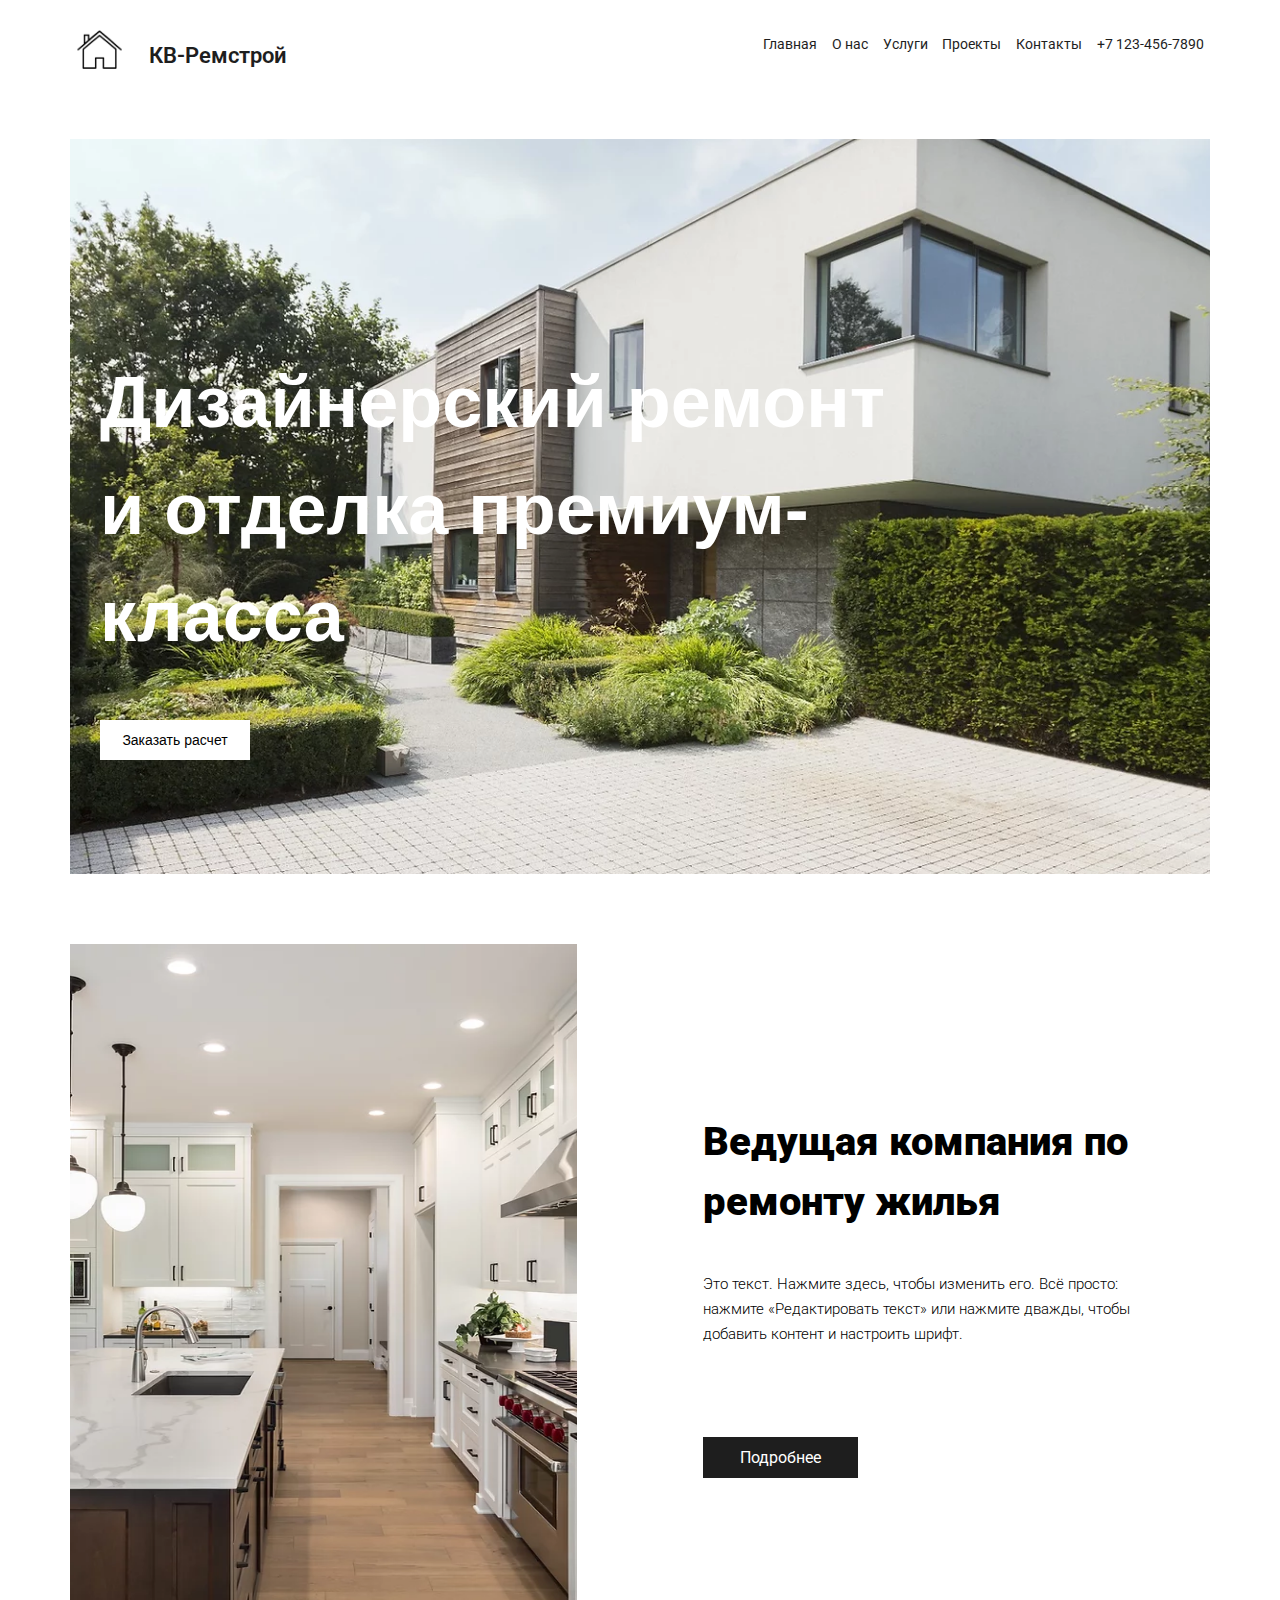
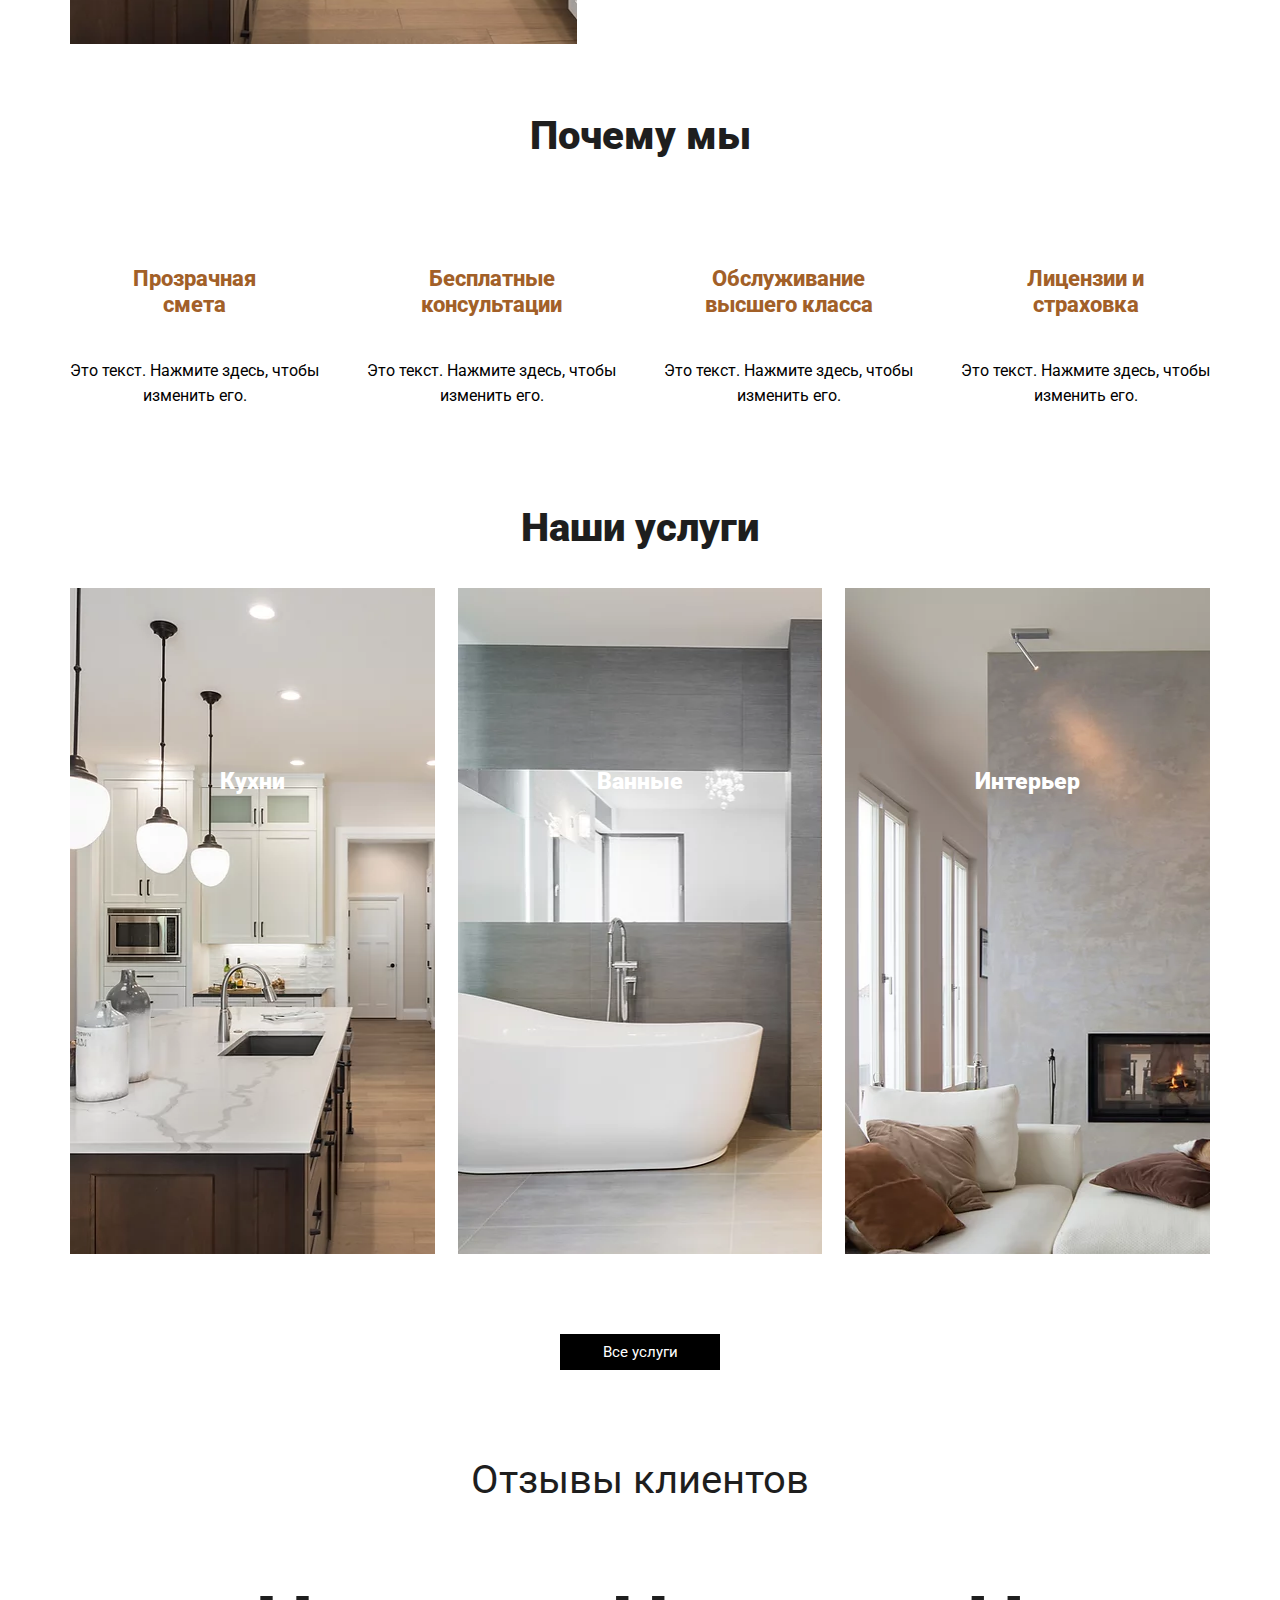
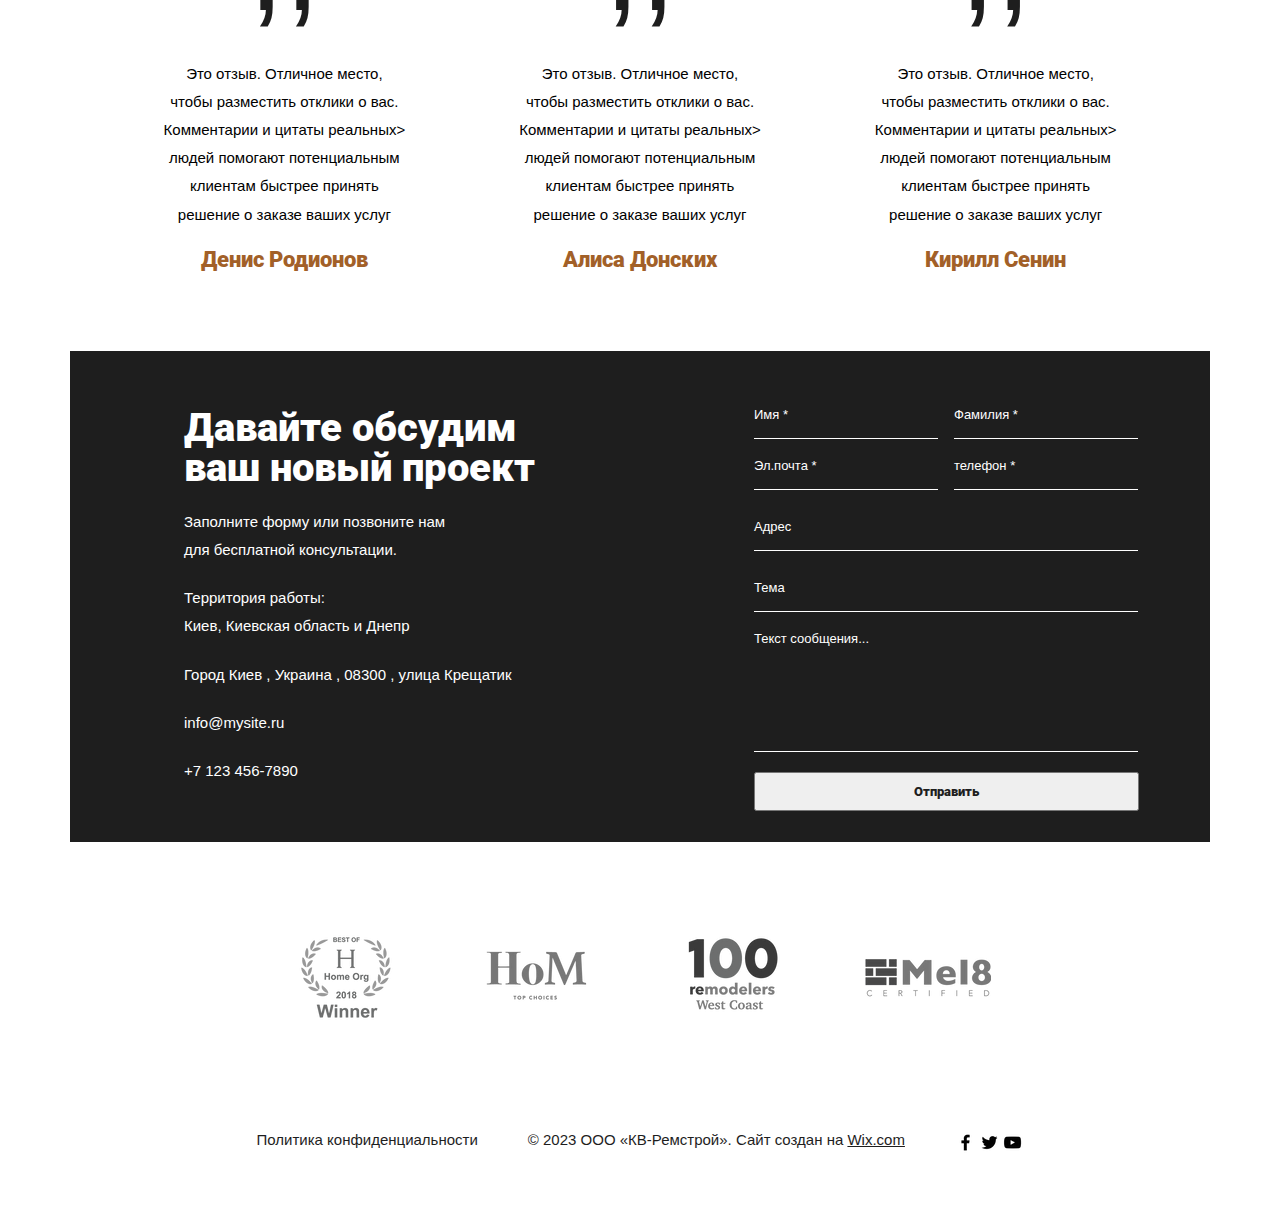
==== index.html @ 3feca57f "Initial commit" ====
<!DOCTYPE html>
<html>
<head>
 <meta charset="UTF-8">
 <title>
    Верстка после JS
 </title>
 <meta name="viewport" content="width=device-width, initial-scale=1.0">  
 <link rel="stylesheet" href="./index.css">
 <link rel="preconnect" href="https://fonts.googleapis.com">
<link rel="preconnect" href="https://fonts.gstatic.com" crossorigin>
<link href="https://fonts.googleapis.com/css2?family=Roboto:wght@300&display=swap" rel="stylesheet">
</head>
<body>
    <header class="header-box">
        <div class="header-wrapper">
            <div class="left-part">
                <img src="./images/litlle-img-house.png" class="little-img-home" alt="">
                <h2 class="home-title">
                    КВ-Ремстрой</h2>
            </div>
            <div class="right-text-nav-part">
                <nav class="page-nav-box">
                    <button class="nav-button">
                        Главная
                    </button>
                    <button class="nav-button">
                        <a href="./about-us.html" class="link">О нас</a>
                    </button>
                    <button class="nav-button">
                        <a href="./services.html" class="link">Услуги</a>
                    </button>
                    <button class="nav-button">
                        <a href="./projects.html" class="link">Проекты</a>
                    </button>
                    <button class="nav-button">
                        <a href="./contact.html" class="link">Контакты</a>
                    </button>
                    <button class="nav-button">
                        +7 123-456-7890
                    </button>
                </nav>
            </div>
        </div>
    </header>
    <main class="main-part-of-content" id="main">
        <div class="box-with-first-content-home" id="gay">
            <div class="box-with-text-content">
                <h1 class="big-white-title">
                    Дизайнерский ремонт<br>
                    и отделка премиум-<br>
                    класса
                </h1>
                <button class="white-button">
                    Заказать расчет
                </button>
            </div>
        </div>
        <div class="second-box-with-home-kitchen">
            <div class="box-with-img">
                <img src="./images/house-kitchen.webp" class="img-kitchen" alt="">
            </div>
            <div class="box-with-text-menu">
                <h1 class="just-title">
                    
Ведущая компания по<br> ремонту жилья
                </h1>
                <p class="just-text">
                    Это текст. Нажмите здесь, чтобы изменить его. Всё просто:<br> нажмите «Редактировать текст» или нажмите дважды, чтобы<br> добавить контент и настроить шрифт.
                </p>
                <button class="black-btn">
                    Подробнее
                </button>
            </div>
        </div>
        <div class="part-with-company-info">
            <h1 class="company-title">
                Почему мы
            </h1>
            <div class="box-with-company-chips-wrapper">
                <div class="box-with-company-chips">
                    <h1 class="company-chips-title">
                        Прозрачная<br>
                        смета
                    </h1>
                    <p class="company-chips-text">
                        Это текст. Нажмите здесь, чтобы<br> изменить его.
                    </p>
                </div>
                <div class="box-with-company-chips">
                    <h1 class="company-chips-title">
                        Бесплатные<br>
                        консультации
                    </h1>
                    <p class="company-chips-text">
                        Это текст. Нажмите здесь, чтобы<br> изменить его.
                    </p>
                </div>
                <div class="box-with-company-chips">
                    <h1 class="company-chips-title">
                        Обслуживание<br> высшего класса
                    </h1>
                    <p class="company-chips-text">
                        Это текст. Нажмите здесь, чтобы<br> изменить его.
                    </p>
                </div>
                <div class="box-with-company-chips">
                    <h1 class="company-chips-title">
                        Лицензии и<br>
                        страховка
                    </h1>
                    <p class="company-chips-text">
                        Это текст. Нажмите здесь, чтобы<br> изменить его.
                    </p>
                </div>
            </div>
        </div>
        <div class="part-with-company-product">
            <h1 class="company-product-title">
                Наши услуги
            </h1>
            <div class="box-with-company-product-content">
                <div class="box-with-img-first">
                    
                    <h1 class="box-with-img-title">
                        Кухни
                    </h1>
              
                </div>
                <div class="box-with-img-second">
                    <h1 class="box-with-img-title">
                        Ванные
                    </h1>
                </div>
                <div class="box-with-img-third">
                    <h1 class="box-with-img-title">
                        Интерьер
                    </h1>
                </div>
            </div>
            <div class="box-with-button">
                <button class="button-for-company-product">
                    Все услуги
                </button>
            </div>
        </div>
        <div class="feedback-from-users-box">
            <h1 class="feedback-from-users-title">
            Отзывы клиентов
            </h1>
            <div class="feedback-from-users-content-part">
                <div class="box-with-feedback">
                    <h1 class="big-symbol">
                        ,,
                    </h1>
                    <p class="text-after-symbol">  
                        Это отзыв. Отличное место,<br> чтобы разместить отклики о вас.<br> Комментарии и цитаты реальных><br> людей помогают потенциальным<br> клиентам быстрее принять<br> решение о заказе ваших услуг
                    </p>
                    <p class="username">
                        Денис Родионов
                    </p>
                </div>
                <div class="box-with-feedback box-with-feedback-center-box">
                    <h1 class="big-symbol">
                        ,,
                    </h1>
                    <p class="text-after-symbol">  
                        Это отзыв. Отличное место,<br> чтобы разместить отклики о вас.<br> Комментарии и цитаты реальных><br> людей помогают потенциальным<br> клиентам быстрее принять<br> решение о заказе ваших услуг
                    </p>
                    <p class="username">
                        Алиса Донских
                    </p>
                </div>
                <div class="box-with-feedback">
                    <h1 class="big-symbol">
                        ,,
                    </h1>
                    <p class="text-after-symbol">  
                        Это отзыв. Отличное место,<br> чтобы разместить отклики о вас.<br> Комментарии и цитаты реальных><br> людей помогают потенциальным<br> клиентам быстрее принять<br> решение о заказе ваших услуг
                    </p>
                    <p class="username">
                        Кирилл Сенин
                    </p>
                </div>
            </div>
        </div>
        <div class="suggestion-box">
            <div class="left-box-with-text-info">
                <h1 class="left-box-with-text-info-title">
                Давайте обсудим <br>
                ваш новый проект
                </h1>
                <p class="info-box-just-sub-text">
                    Заполните форму или позвоните нам <br>
                    для бесплатной консультации.
                </p>
                <p class="info-box-just-sub-text">
                    Территория работы:<br>
                    Киев, Киевская область и Днепр
                </p>
                <p class="info-box-just-sub-text">
                    Город Киев , Украина , 08300 , улица Крещатик
                </p>
                <p class="info-box-just-sub-text">
                    info@mysite.ru
                </p>
                <p class="info-box-just-sub-text">
                    +7 123 456-7890
                </p>
            </div>
            <div class="right-email-box">
                <div class="first-row first-row-first">
                    <div class="column-with-input column-with-input-first">
                    <p class="text-for-input-row">Имя *</p>
                    <input type="email" class="input-row">
                </div>
                <div class="column-with-input">
                    <p class="text-for-input-row">Фамилия *</p>
                    <input type="email" class="input-row">
                </div>
                </div>
                <div class="first-row first-row-second">
                    <div class="column-with-input column-with-input-first">
                    <p class="text-for-input-row">Эл.почта *</p>
                    <input type="email" class="input-row">
                </div>
                <div class="column-with-input">
                    <p class="text-for-input-row">телефон *</p>
                    <input type="email" class="input-row">
                </div>
                </div>
                <div class="second-row"> 
                    <div class="column-with-input">
                        <p class="text-for-input-row">Адрес</p>
                        <input type="email" class="big-input-row">
                    </div>
                </div>
                <div class="second-row">
                    <div class="column-with-input">
                        <p class="text-for-input-row">Тема</p>
                        <input type="email" class="big-input-row">
                    </div>
                </div>
                <div class="third-row">
                    <div class="column-with-input">
                        <p class="text-for-input-row">Текст сообщения...</p>
                        <input type="email" class="big-input-row big-input-row-text">
                    </div>
                </div>
                <div class="fourth-row-with-btn">
                <button class="white-big-btn">
                  Отправить
                </button>
                </div>
            </div>
        </div>
        <div class="box-with-partners-img">
            <div class="row-with-images">
            <div>
                <img src="./images//home-org-img.webp" alt="">                    
            </div>
            <div>
                <img src="./images/HoM-img.webp" class="second-img" alt="">                    
            </div>
            <div>
                <img src="./images/100remodeler-img.webp" class="third-img" alt="">
            </div>
            <div>
                <img src="./images/Mel8.webp" alt="">                   
            </div>
            </div>
        </div>
    </main>
    <footer class="footer-box">
        <div class="footer-wrapper">
        <div>
            <p class="footer-text">Политика конфиденциальности</p>
        </div>
        <div>
            <p class="footer-text footer-text-middle">© 2023 ООО «КВ-Ремстрой». Сайт создан на <a class="wix-link" href="https://ru.wix.com/">Wix.com</a></p>    
        </div>
            <div class="box-with-footer-img">
                <img src="./images/facebook-img.webp" alt="">
                <img src="./images/twitter-img.webp" alt="">
                <img src="./images/youtube-img.webp" alt="">
            </div>
        </div>
    </footer>
   </body>
   </html>
---- index.css ----
html, body, div, span, applet, object, iframe, h1, h2, h3, h4, h5, h6, p, blockquote, pre, a, abbr, acronym, address, big, cite, code, del, dfn, em, img, ins, kbd, q, s, samp, small, strike, strong, sub, sup, tt, var, b, u, i, center, dl, dt, dd, ol, ul, li, fieldset, form, label, legend, table, caption, tbody, tfoot, thead, tr, th, td, article, aside, canvas, details, embed, figure, figcaption, footer, header, hgroup, menu, nav, output, ruby, section, summary, time, mark, audio, video {
    margin: 0;
    padding: 0;
    border: 0;
    font-size: 100%;
    font: inherit;
    vertical-align: baseline;
    outline: none;
  }
  html { height: 101%; } /* always display scrollbars */
  body { font-size: 62.5%; line-height: 1; font-family: Arial, Tahoma, Verdana, sans-serif; }

  .home-title {
    color: #1e1e1e;
    font-size: 22px;
    font-family: 'Roboto', sans-serif;
    font-weight: 600;
    padding-top: 25px;
    padding-left: 20px;
  }

  .little-img-home {
    width: 59px;
    height: 59px;
  }

  .left-part {
    display: flex;
  }

  .nav-button {
    background: none;
    border: none;
    color: #1e1e1e;
    font-family: 'Roboto', sans-serif;
    font-size: 14px;
  }

  .right-text-nav-part {
    padding-top: 15px;
  }

  .header-wrapper {
    display: flex;
    justify-content: space-between;
    padding-top: 20px;
    padding-left: 70px;
    padding-right: 70px;
  }

  .nav-button:hover {
    color: #a26028;
    cursor: pointer;
  }

  .box-with-first-content-home {
    background-image: url(./images/big-white-houes.webp);
    background-position: center;
    background-size: cover;
    width: 100%;
  }
  .main-part-of-content {
    margin-top: 60px;
    margin-left: 70px;
    margin-right: 70px;
  }

  .big-white-title {
    font-size: 72px;
    color: white;
    font-weight: 700;
    line-height: 107px;
    padding-top: 50px;
  }



  .box-with-text-content {
    padding-left: 30px;
    padding-top: 14%;
    padding-bottom: 10%;
  }

  .white-button {
    width: 150px;
    color: black;
    background: white;
    border: 1px white solid;
    padding-top: 11px;
    padding-bottom: 11px;    
    font-size: 14px;
    margin-top: 50px;
  }

  .white-button:hover {
    color: goldenrod
  }


  .img-kitchen {
    width: 100%;
    height: 700px;
    background-size: cover;
    background-position: center left;
  }


  .box-with-img {
    width: 50%;
  }

  .second-box-with-home-kitchen {
    padding-top: 70px;
    display: flex;
  }
  .just-title {
    color: black;
    font-size: 40px;
    font-family: 'Roboto', sans-serif;
    font-weight: 900;
    line-height: 60px;
  }

  .just-text {
    font-size: 15px;
    font-family: 'Roboto', sans-serif;
    font-weight: 300;
    color: black;
    line-height: 25px;
    padding-top: 40px;
  }
  .box-with-text-menu {
    width: 50%;
    display: flex;
    flex-direction: column;
    justify-content: center;
    padding-left: 11%;
  }

  .black-btn {
    width: 155px;
    background: #1e1e1e;
    border: 1px solid #1e1e1e;
    color: white;
    font-size: 16px;
    font-family: 'Roboto', sans-serif;
    padding-top: 10px;
    padding-bottom: 10px;
    margin-top: 90px;
  }

  .company-title {
    text-align: center;
    font-size: 40px;
    font-family: 'Roboto', sans-serif;
    color: #1e1e1e;
    font-weight: 900;
  }

  .part-with-company-info {
    padding-top: 70px;
  }
    
  .company-chips-title {
    color: #a26028;
    font-size: 22px;
    font-family: 'Roboto', sans-serif;
    text-align: center;
    font-weight: 800;
    padding-bottom: 40px;
    line-height: 26px;
  }

  .company-chips-text {
    font-size: 16px;
    font-family: 'Roboto', sans-serif;
    text-align: center;
    line-height: 25px;
  }

  .box-with-company-chips-wrapper {
    display: flex;
    justify-content: space-between;
    padding-top: 110px;

  }

  .company-product-title {
    text-align: center;
    font-size: 40px;
    font-family: 'Roboto', sans-serif;
    color: #1e1e1e;
    font-weight: 900;
    padding-bottom: 40px;
  }

  .part-with-company-product {
    padding-top: 100px;
  }

  .box-with-img-first {
    background-image: url(./images/little-house-kitchen.webp);
    width: 32%;
    height: 666px;
  }

   .box-with-img-second {
    background-image: url(./images/bath-photo.webp);
    width: 32%;
    height: 666px;
  }

  
  .box-with-img-third {
    background-image: url(./images/livin-room-photo.webp);
    width: 32%;
    height: 666px;
  }

  .box-with-company-product-content {
    display: flex;
    justify-content: space-between;
  }

  .box-with-img-title {
font-size: 23px;
text-align: center;
color: white;
font-weight: 900;
font-family: 'Roboto', sans-serif;
padding-top: 50%;
}


.button-for-company-product {
  width: 160px;
  font-size:15px;
text-align: center;
color: white;
background: black;
border: 1px solid black;
font-family: 'Roboto', sans-serif;
padding-top: 8px;
padding-bottom: 8px;
}


.button-for-company-product:hover {
  background: #a26028;
  border: 1px solid #a26028;
}

.box-with-button {
  display: flex;
  justify-content: center;
  padding-top: 80px;
  padding-bottom: 40px;
}

.feedback-from-users-title {
  font-size: 40px;
  font-family: 'Roboto', sans-serif;
  text-align: center;
  color: #1e1e1e;
}

.feedback-from-users-box {
  margin-top: 50px;
}

.big-symbol {
  font-size: 130px;
  color: #1e1e1e;
  text-align: center;
  padding-bottom: 30px;
}

.text-after-symbol {
  line-height: 1.88em;
    text-align: center;
    font-size: 15px;

}

.username {
  color: #a26028;
  font-size: 22px;
  font-family: 'Roboto', sans-serif;
  font-weight: 900;
  text-align: center;
  padding-top: 20px;
}


.feedback-from-users-content-part {
  display: flex;
  justify-content: center;
}

.box-with-feedback-center-box {
  padding-left: 10%;
  padding-right: 10%;
}

.suggestion-box {
  background: #1e1e1e;
  width: 100%;
  margin-top: 80px;
  display: flex;
}

.left-box-with-text-info {
  width: 50%;
  display: flex;
  flex-direction: column;
  padding-left: 10%;
  padding-top: 5%;
  padding-bottom: 5%;
}

.info-box-just-sub-text {
  line-height: 1.88em;
    font-size: 15px;
    color: white;
    padding-top: 20px;
}

.left-box-with-text-info-title {
  font-size: 40px;
  font-family: 'Roboto', sans-serif;
  font-weight: 900;
  color: white;
}

.text-for-input-row {
color: white;
font-size: 13px;
}

.input-row {
  background: none;
  border: none;
  border-bottom: 1px solid white;
  width: 180px;
}

.first-row {
  display: flex;
}

.column-with-input-first {
  padding-right: 16px;
}
.first-row-first {
padding-bottom: 20px;
}

.big-input-row {
  background: none;
  border: none;
  border-bottom: 1px solid white;
  width: 380px;
}

.link {
  text-decoration: none;
  color: #1e1e1e;
}

.second-row {
  padding-top: 30px;
}

.big-input-row-text {
  padding-top: 90px;
}
.third-row {
  padding-top: 20px;
}

.right-email-box {
  padding-bottom: 30px;
  padding-top: 5%;
  padding-right: 2%;
}


.white-big-btn {
  width: 385px;
  color: #1e1e1e;
  padding-top: 10px;
  padding-bottom: 10px;
  font-family: 'Roboto', sans-serif;
  font-weight: 900;
  margin-top: 20px;
}

.white-big-btn:hover {
  color: #a26028;
  cursor: pointer;
}

.row-with-images {
  display: flex;
  justify-content: center;
}


.second-img {
  padding-left: 70px;
  padding-right: 70px;
}

.third-img {
  padding-right: 70px;
}

.footer-text {
  font-size: 15px;
  color: #1e1e1e;
}

.box-with-partners-img {
  padding-top: 80px;
  padding-bottom: 50px
}
.wix-link {
  color: #1e1e1e;
  cursor: pointer;
}

.footer-wrapper {
  display: flex;
  justify-content: center;

}

.footer-box {
  padding-top: 50px;
  padding-bottom: 50px;
}

.footer-text-middle {
  padding-left: 50px;
  padding-right: 50px;
}


@media (max-width: 767px) {
  .box-with-first-content-home {
    display: flex;
    flex-direction: column;
    justify-content: center;
  }


  .home-title {
    font-size: 14px;
    padding-left: 5px;
  }

  .header-wrapper {
    display: flex;
    flex-direction: column;
  }



  .box-with-text-content {
    padding-left: 0px;
  }

  .big-white-title {
    font-size: 18px;
    color: white;
    text-align: center;
    line-height: 50px;
  }
  .white-button {
    margin-left: 25%;
  }
  .second-box-with-home-kitchen {
    display: flex;
    flex-direction: column-reverse;
    justify-content: center;
    padding-top: 25px;
  }
  .box-with-text-menu {
  text-align: center;
    padding-left: 25%;
    align-items: center;
    padding-bottom: 40px;
  }
  .box-with-img {
    width: 100%;
  }

  .just-title {
    font-size: 24px;
    line-height: 30px;
  }

  .just-text {
    padding-top: 13px;
  }

  .black-btn {
    margin-top: 21px;
  }

  .box-with-company-chips-wrapper {
    display: flex;
    flex-direction: column-reverse;
    justify-content: center;
    padding-top: 25px;
  }

  .box-with-company-chips {
    padding-top: 20px;
  }

  .box-with-company-product-content {
    display: flex;
    flex-direction: column;
    justify-content: center;
  }
  .box-with-img-first {
    width: 100%;
  }
  .box-with-img-second {
    width: 100%;
  }

  .box-with-img-third {
    width: 100%;
  }

  .feedback-from-users-content-part {
    display: flex;
    flex-direction: column;
    justify-content: center;
  }
  .suggestion-box {
    display: flex;
    flex-direction: column;
  }
  .right-email-box {
    display: flex;
    flex-direction: column;
    align-items: center;
    padding-left: 3%;
    padding-right: 3%;
  }
  .first-row {
    display: flex;
    flex-direction: column;
  }
  .second-row {
    display: flex;
    flex-direction: column;
  }

  .third-row {
    display: flex;
    flex-direction: column;
  }
  .column-with-input-first {
    padding-bottom: 20px;
  }
  .input-row {
    width: 370px;
  }
  .left-box-with-text-info {
    padding-left: 17%;
  }

  .left-box-with-text-info-title {
    font-size: 27px;
  }

  .row-with-images {
    flex-direction: column;
    align-items: center;
  }

  .second-img {
    padding-left: 0px;
    padding-right: 0px;
  }

  .third-img {
    padding-left: 0px;
    padding-right: 0px;
  }

  .footer-wrapper {
    display: flex;
    flex-direction: column-reverse;
    text-align: center;
  }

  .footer-text {
    padding-bottom: 12px;
    padding-top: 12px;
  }
}
@media (max-width: 545px) {
  .white-big-btn {
    width: 230px;
  }
  .input-row {
    width: 230px;
  } 

  .big-input-row {
    width: 230px;
  }
}

@media (max-width: 467px) {
  .white-big-btn {
    width: 190px;
  }
  .input-row {
    width: 190px;
  } 

  .big-input-row {
    width: 190px;
  }
}

@media (max-width: 300px) {
  .white-button {
    width: 80px;
    margin-left: 17px;
  }

  
.company-title {
  font-size: 25px;
}

.company-chips-text {
  font-size: 16px;
}

.company-chips-title {
  font-size: 18px;
}



}


@media (max-width: 346px) {
  .white-button {
    width: 80px;
    margin-left: 25%;

    

  }
  .box-with-partners-img {
    display: flex;
    flex-wrap: wrap;
  }

  .big-input-row {
    width: 75px;

  }

  .input-row {
    width: 70px;
  }

  .white-big-btn {
    width: 78px;
  }

  .info-box-just-sub-text {
    font-size: 10px;
  }

  .left-box-with-text-info-title {
    font-size: 17px;
  }

  .feedback-from-users-title {
    font-size: 26px;
  }

.third-row  {
  padding-left: 13px;
}


.company-title {
  font-size: 25px;
}

.company-chips-text {
  font-size: 16px;
}

.company-chips-title {
  font-size: 18px;
}


}




@media (max-width: 346px) { 
  .white-button {
    width: 80px;
    margin-left: 25%;

    

  }
  .box-with-partners-img {
    display: flex;
    flex-wrap: wrap;
  }

  .big-input-row {
    width: 50px;

  }

  .input-row {
    width: 45px;
  }

  .white-big-btn {
    width: 60px;
    font-size: 10px;
  }

  .info-box-just-sub-text {
    font-size: 10px;
  }

  .left-box-with-text-info-title {
    font-size: 17px;
  }

  .feedback-from-users-title {
    font-size: 26px;
  }

.third-row  {
  padding-left: 13px;
}

.first-row-second {
  padding-left: 11px;
}

.white-button {
  text-align: center;
  margin-left: 10px;
  width: 50px;
  font-size: 10px;
}

.company-title {
  font-size: 25px;
}

.company-chips-text {
  font-size: 16px;
}

.company-chips-title {
  font-size: 18px;
}

}
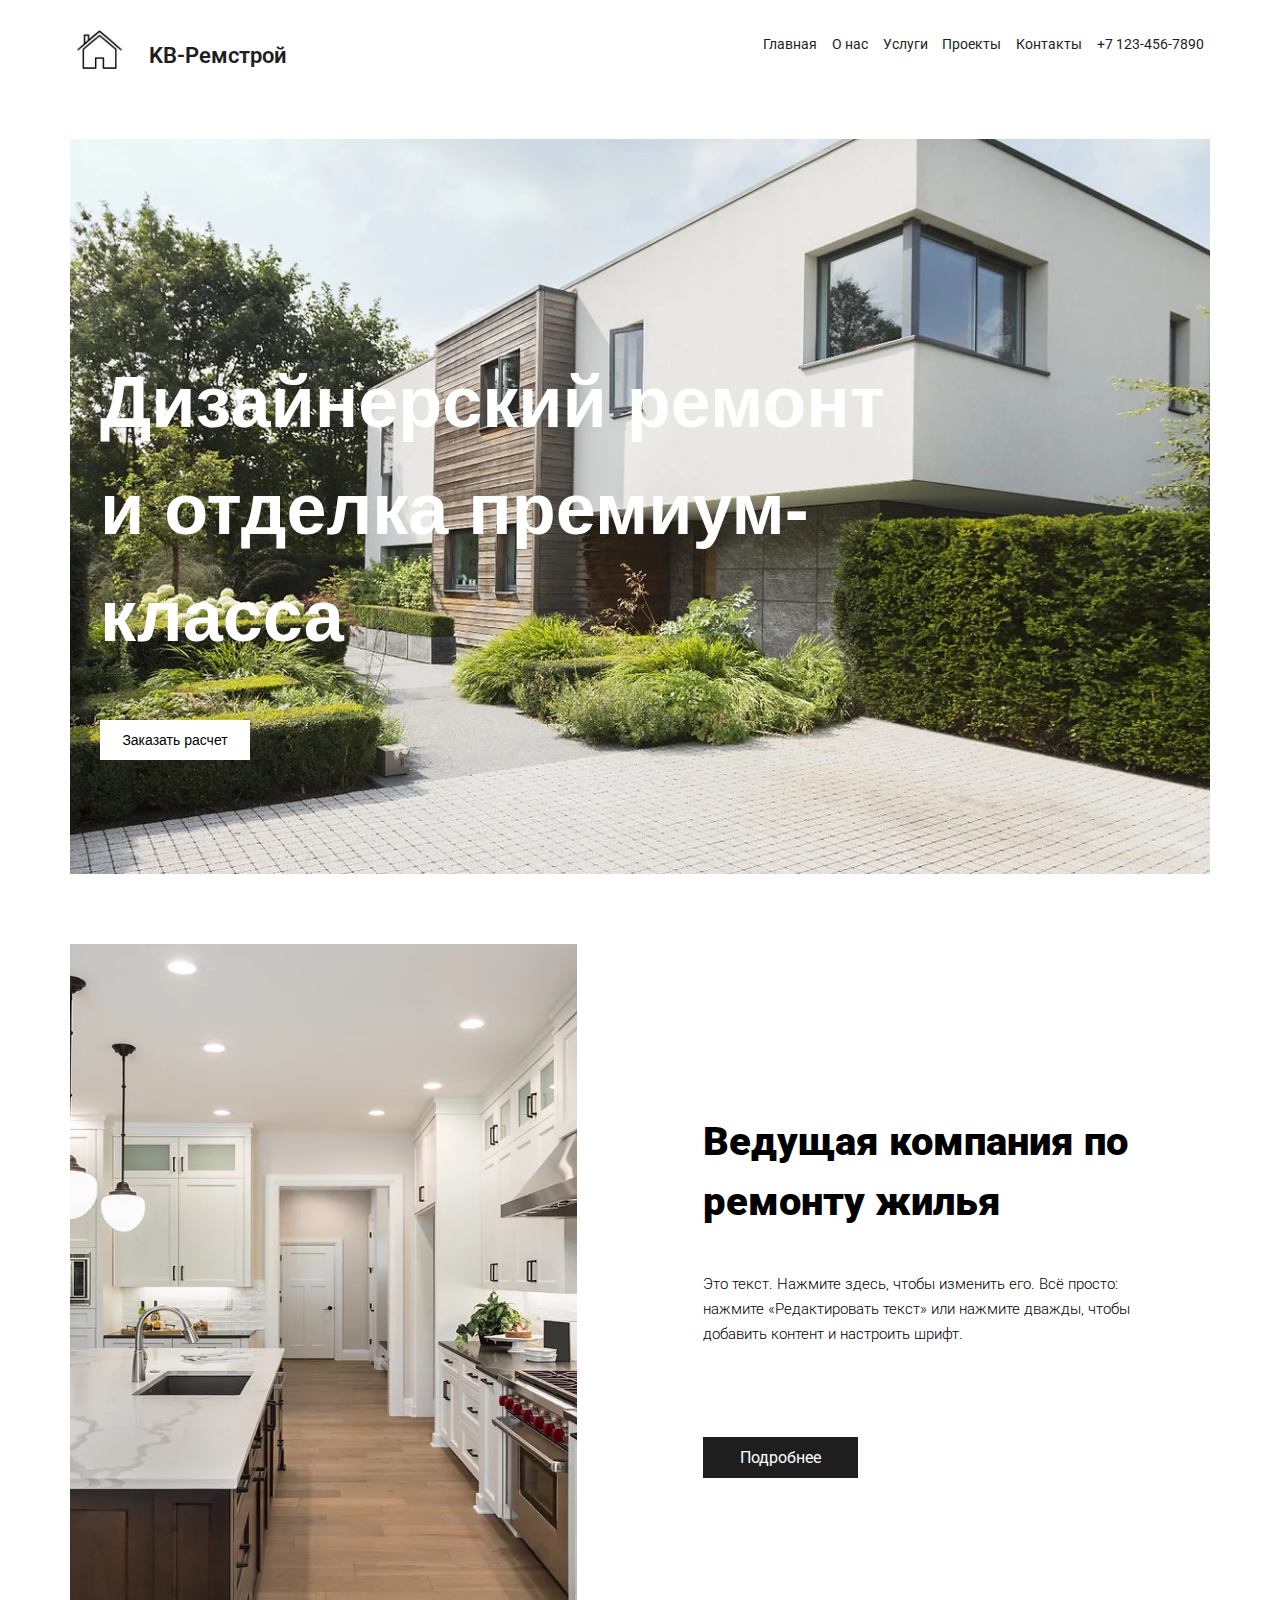
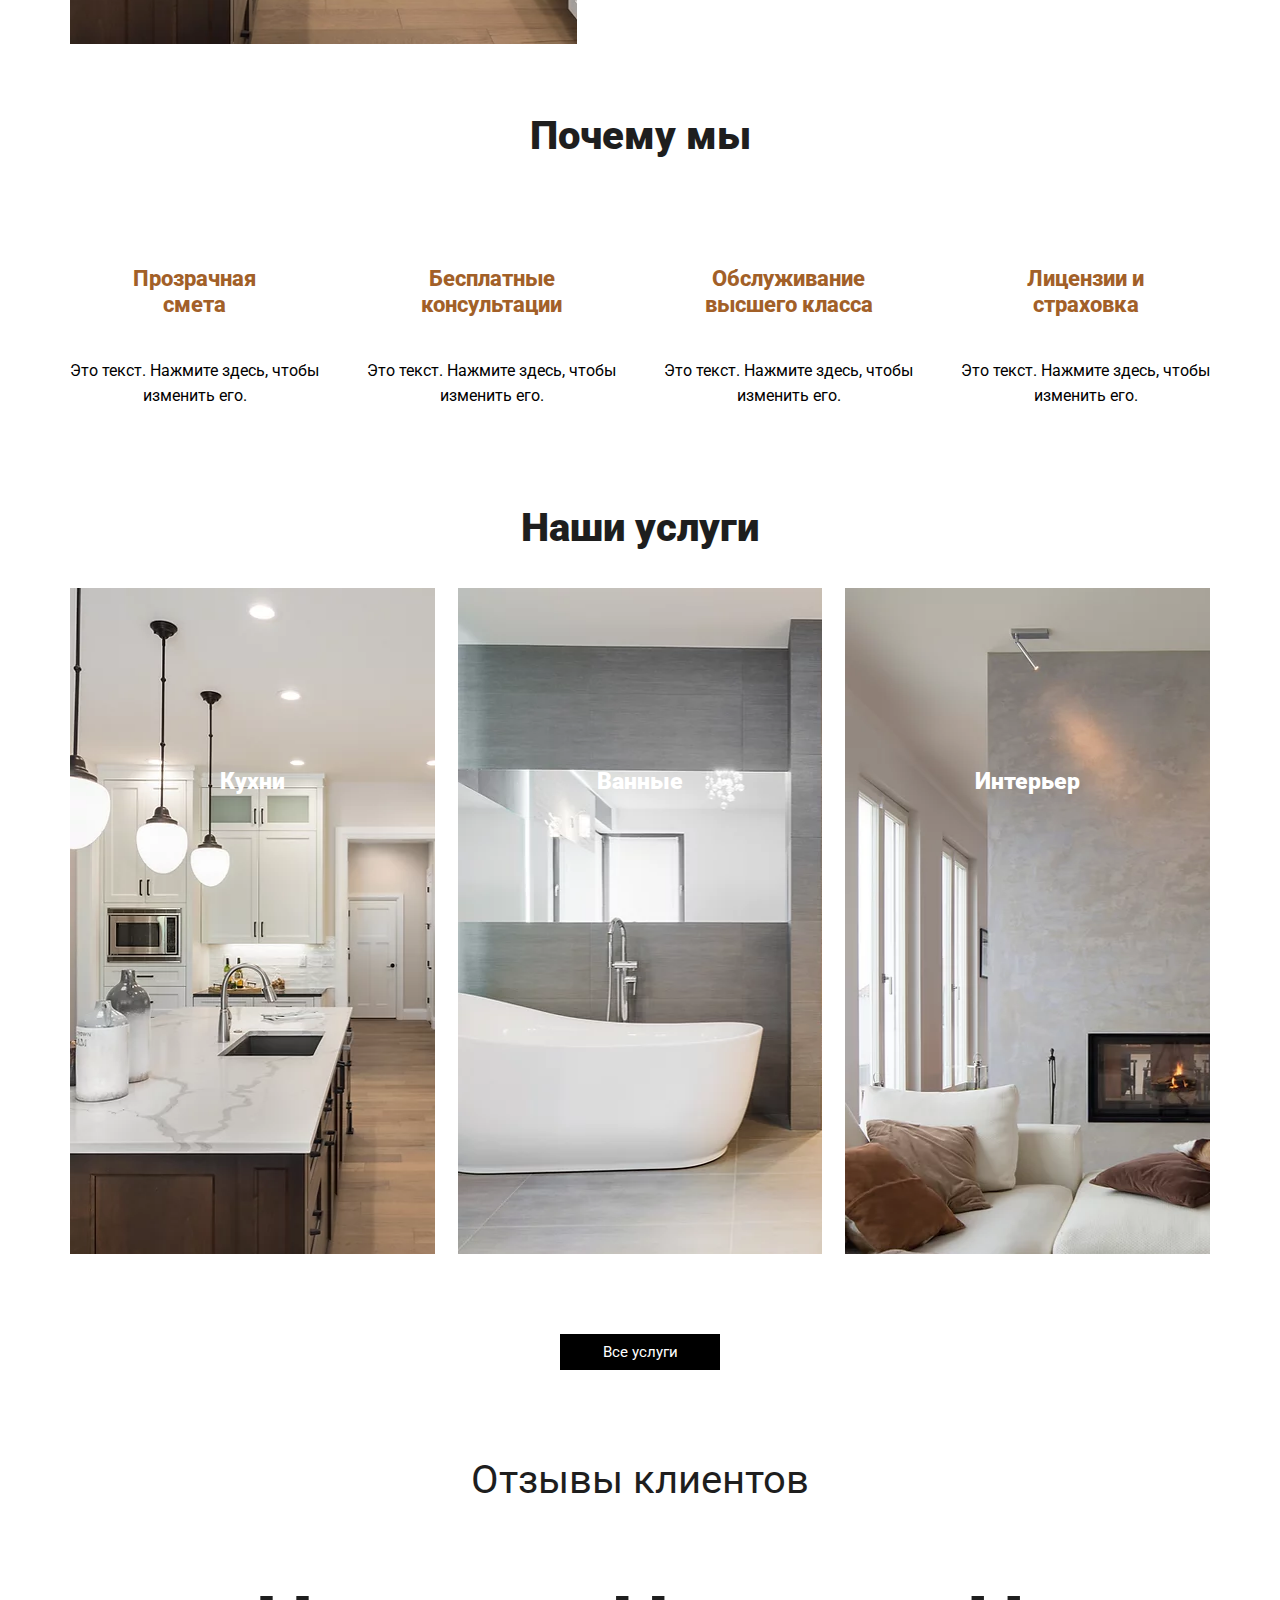
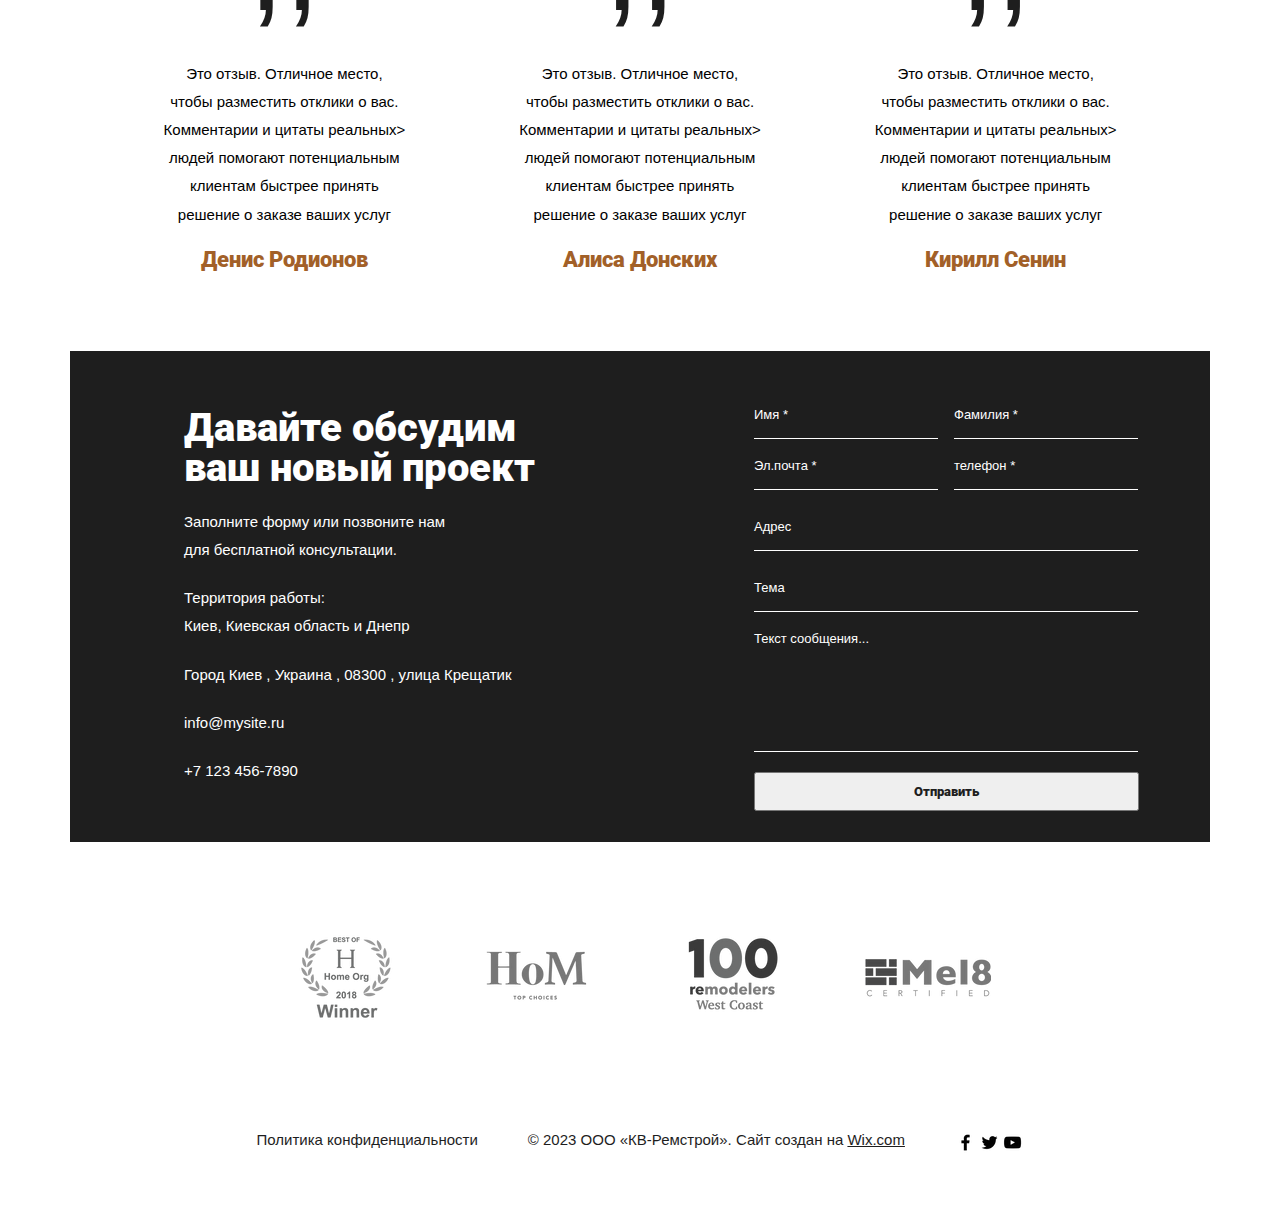
==== commit 60f543e1: "gh-pages-works" ====
--- a/index.html
+++ b/index.html
@@ -17,7 +17,7 @@
             <div class="left-part">
                 <img src="./images/litlle-img-house.png" class="little-img-home" alt="">
                 <h2 class="home-title">
-                    КВ-Ремстрой</h2>
+                    KB-Ремстрой</h2>
             </div>
             <div class="right-text-nav-part">
                 <nav class="page-nav-box">
